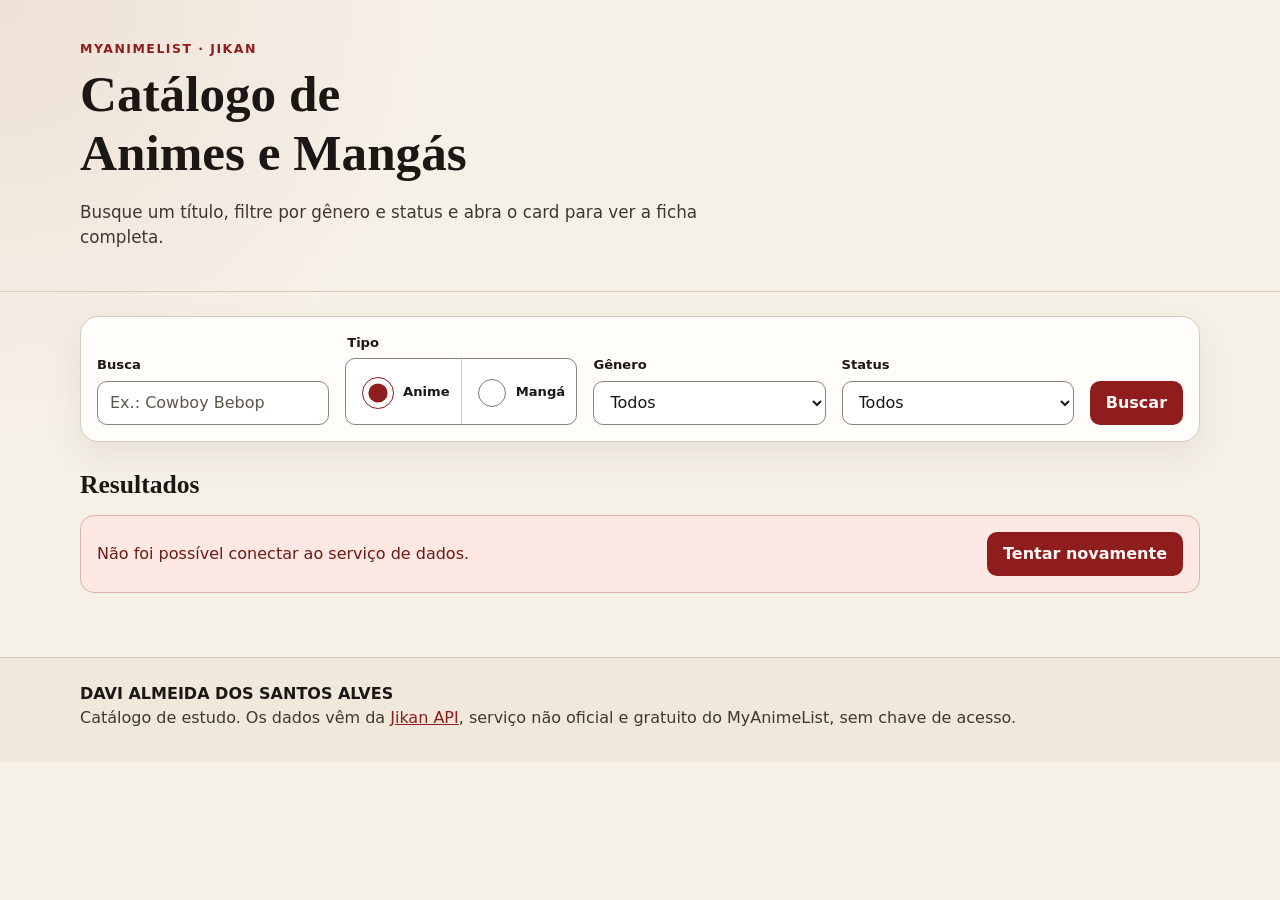
==== index.html @ 2fdc1f83 "Adiciona o catálogo de animes e mangás" ====
<!DOCTYPE html>
<html lang="pt-BR">
  <head>
    <meta charset="utf-8">
    <meta name="viewport" content="width=device-width, initial-scale=1">
    <title>Catálogo de Animes e Mangás</title>
    <meta name="description" content="Busca de animes e mangás com filtros de gênero e status, usando a Jikan API.">
    <link rel="icon" href="data:image/svg+xml,%3Csvg xmlns='http://www.w3.org/2000/svg' viewBox='0 0 32 32'%3E%3Crect width='32' height='32' rx='6' fill='%238f1d1d'/%3E%3Cpath d='M8 8h16v3H8zm0 6h10v3H8zm0 6h16v3H8z' fill='%23fff8f4'/%3E%3C/svg%3E">
    <link rel="stylesheet" href="css/styles.css">
  </head>
  <body>
    <a class="skip" href="#resultados">Ir para os resultados</a>

    <header class="site-header">
      <div class="wrap brand">
        <p class="eyebrow">MyAnimeList · Jikan</p>
        <h1>Catálogo de Animes e Mangás</h1>
        <p class="lede">Busque um título, filtre por gênero e status e abra o card para ver a ficha completa.</p>
      </div>
    </header>

    <main class="wrap">
      <search>
        <h2 class="visually-hidden">Filtros de busca</h2>
        <form id="search-form" class="filters">
          <div class="field field-search">
            <label for="q">Busca</label>
            <input id="q" name="q" type="search" maxlength="100" placeholder="Ex.: Cowboy Bebop" autocomplete="off" enterkeyhint="search">
          </div>

          <fieldset>
            <legend>Tipo</legend>
            <div class="segment">
              <label><input type="radio" name="type" value="anime" checked> Anime</label>
              <label><input type="radio" name="type" value="manga"> Mangá</label>
            </div>
          </fieldset>

          <div class="field">
            <label for="genre">Gênero</label>
            <select id="genre" name="genre">
              <option value="">Todos</option>
            </select>
          </div>

          <div class="field">
            <label for="status">Status</label>
            <select id="status" name="status"></select>
          </div>

          <button type="submit" class="submit">Buscar</button>
        </form>
      </search>

      <section id="resultados" class="results" aria-busy="false">
        <div class="results-bar">
          <h2>Resultados</h2>
          <p id="status-text" role="status">Carregando catálogo…</p>
        </div>

        <div id="error" class="error" role="alert" hidden>
          <p id="error-message"></p>
          <button type="button" id="retry">Tentar novamente</button>
        </div>

        <ul id="catalog" class="catalog"></ul>
      </section>
    </main>

    <footer class="site-footer">
      <div class="wrap">
        <p class="student">DAVI ALMEIDA DOS SANTOS ALVES</p>
        <p>Catálogo de estudo. Os dados vêm da <a href="https://jikan.moe/" target="_blank" rel="noopener noreferrer">Jikan API</a>, serviço não oficial e gratuito do MyAnimeList, sem chave de acesso.</p>
      </div>
    </footer>

    <dialog id="details" aria-labelledby="modal-title" aria-describedby="modal-synopsis" aria-modal="true">
      <div class="modal-panel">
        <img id="modal-cover" alt="" width="320" height="460">
        <div class="modal-body">
          <header class="modal-header">
            <div>
              <h2 id="modal-title"></h2>
              <p id="modal-subtitle" class="subtitle" hidden></p>
            </div>
            <button type="button" id="modal-close">Fechar</button>
          </header>
          <dl class="facts">
            <div>
              <dt>Nota</dt>
              <dd id="modal-score"></dd>
            </div>
            <div>
              <dt id="modal-count-label">Episódios</dt>
              <dd id="modal-count"></dd>
            </div>
            <div>
              <dt>Status</dt>
              <dd id="modal-status"></dd>
            </div>
            <div>
              <dt>Ano</dt>
              <dd id="modal-year"></dd>
            </div>
            <div class="fact-wide">
              <dt>Gêneros</dt>
              <dd id="modal-genres"></dd>
            </div>
          </dl>
          <h3>Sinopse</h3>
          <div id="modal-synopsis" class="synopsis-full"></div>
          <div class="modal-links">
            <a id="modal-trailer" href="" target="_blank" rel="noopener noreferrer" hidden>Assistir trailer</a>
            <a id="modal-mal" href="" target="_blank" rel="noopener noreferrer" hidden>Ver no MyAnimeList</a>
          </div>
        </div>
      </div>
    </dialog>

    <template id="card-template">
      <li>
        <article class="card">
          <img alt="" width="300" height="450">
          <div class="card-body">
            <h3><button type="button" class="card-open"></button></h3>
            <p class="score"></p>
            <p class="synopsis"></p>
            <p class="count"></p>
          </div>
        </article>
      </li>
    </template>

    <template id="skeleton-template">
      <li class="skeleton" aria-hidden="true">
        <div class="sk-cover"></div>
        <div class="sk-line"></div>
        <div class="sk-line short"></div>
        <div class="sk-line"></div>
      </li>
    </template>

    <noscript>
      <p class="noscript">Este catálogo precisa de JavaScript para consultar a API.</p>
    </noscript>

    <script type="module" src="js/main.js"></script>
  </body>
</html>
---- css/styles.css ----
:root {
  --bg: #f6f1e7;
  --bg-deep: #efe8db;
  --ink: #1b1714;
  --muted: #3e3832;
  --card: #fffdf9;
  --line: #d4cbbd;
  --accent: #8f1d1d;
  --accent-ink: #fff8f4;
  --score-bg: #fff1c9;
  --score-ink: #5c3b00;
  --danger-bg: #fde8e4;
  --danger-ink: #6d1a12;
  --focus: #0a3d91;
  --shadow: 0 14px 34px rgba(48, 32, 18, 0.08);
  --serif: "Iowan Old Style", Palatino, "Palatino Linotype", Georgia, serif;
  --sans: system-ui, "Segoe UI", Roboto, "Helvetica Neue", Arial, sans-serif;
}

*,
*::before,
*::after {
  box-sizing: border-box;
}

[hidden] {
  display: none !important;
}

html {
  scroll-behavior: smooth;
}

body {
  margin: 0;
  min-height: 100vh;
  background:
    radial-gradient(circle at top left, rgba(143, 29, 29, 0.08), transparent 28rem),
    var(--bg);
  color: var(--ink);
  font-family: var(--sans);
  font-size: 1rem;
  line-height: 1.5;
}

img {
  max-width: 100%;
  display: block;
}

button,
input,
select {
  font: inherit;
  color: inherit;
}

a {
  color: var(--accent);
}

a:hover {
  text-decoration-thickness: 2px;
}

.wrap {
  width: min(1120px, calc(100% - 2rem));
  margin-inline: auto;
}

.skip {
  position: absolute;
  left: 1rem;
  top: 0;
  transform: translateY(-120%);
  background: var(--ink);
  color: var(--accent-ink);
  padding: 0.6rem 0.9rem;
  z-index: 5;
}

.skip:focus {
  transform: none;
}

.site-header {
  padding: 2.5rem 0 1.5rem;
  border-bottom: 1px solid var(--line);
}

.eyebrow {
  margin: 0 0 0.4rem;
  color: var(--accent);
  font-size: 0.78rem;
  font-weight: 700;
  letter-spacing: 0.12em;
  text-transform: uppercase;
}

h1,
h2,
h3 {
  font-family: var(--serif);
  line-height: 1.15;
  font-weight: 700;
}

h1 {
  margin: 0;
  font-size: clamp(2rem, 4vw, 3.4rem);
  max-width: 16ch;
}

.lede {
  max-width: 42rem;
  color: var(--muted);
  font-size: 1.05rem;
}

.filters {
  display: flex;
  flex-wrap: wrap;
  gap: 0.9rem 1rem;
  align-items: end;
  margin: 1.5rem 0 0.5rem;
  padding: 1rem;
  background: var(--card);
  border: 1px solid var(--line);
  border-radius: 18px;
  box-shadow: var(--shadow);
}

.field,
fieldset {
  margin: 0;
  min-width: 0;
  border: 0;
  padding: 0;
}

.field-search {
  flex: 1 1 240px;
}

.field,
fieldset {
  flex: 1 1 160px;
}

label,
legend {
  display: block;
  margin-bottom: 0.35rem;
  font-size: 0.82rem;
  font-weight: 700;
}

input,
select,
.submit,
.segment label,
#error button,
#modal-close,
.modal-links a {
  min-height: 44px;
}

input,
select {
  width: 100%;
  padding: 0.55rem 0.75rem;
  border: 1px solid #8d8376;
  border-radius: 10px;
  background: #fff;
}

input::placeholder {
  color: #5c564c;
}

.segment {
  display: flex;
  border: 1px solid #8d8376;
  border-radius: 10px;
  overflow: hidden;
  background: #fff;
}

.segment label {
  display: flex;
  align-items: center;
  justify-content: center;
  gap: 0.4rem;
  flex: 1;
  margin: 0;
  padding: 0.55rem 0.7rem;
  cursor: pointer;
}

.segment label + label {
  border-left: 1px solid var(--line);
}

.segment input {
  accent-color: var(--accent);
}

.submit,
#error button,
.modal-links a {
  display: inline-flex;
  align-items: center;
  justify-content: center;
  border: 0;
  border-radius: 10px;
  padding: 0.55rem 1rem;
  background: var(--accent);
  color: var(--accent-ink);
  text-decoration: none;
  font-weight: 700;
  cursor: pointer;
}

.submit {
  flex: 0 0 auto;
}

.submit:hover,
#error button:hover,
.modal-links a:hover {
  background: #731616;
}

.results {
  padding: 1.25rem 0 3rem;
}

.results-bar {
  display: flex;
  flex-wrap: wrap;
  justify-content: space-between;
  gap: 0.5rem 1rem;
  align-items: baseline;
}

.results-bar h2 {
  margin: 0;
  font-size: 1.6rem;
}

#status-text {
  margin: 0;
  color: var(--muted);
}

.error {
  display: flex;
  flex-wrap: wrap;
  gap: 0.8rem 1rem;
  align-items: center;
  justify-content: space-between;
  margin: 1rem 0;
  padding: 1rem;
  border: 1px solid #e2b2aa;
  border-radius: 14px;
  background: var(--danger-bg);
  color: var(--danger-ink);
}

.error p {
  margin: 0;
  max-width: 46rem;
}

.catalog {
  display: grid;
  grid-template-columns: repeat(auto-fill, minmax(210px, 1fr));
  gap: 1rem;
  margin: 1rem 0 0;
  padding: 0;
  list-style: none;
}

.card,
.skeleton {
  height: 100%;
  background: var(--card);
  border: 1px solid var(--line);
  border-radius: 16px;
  overflow: hidden;
  box-shadow: var(--shadow);
}

.card {
  position: relative;
  display: flex;
  flex-direction: column;
}

.card img,
.sk-cover,
.modal-panel img {
  background: #e7dfd2;
}

.card img {
  width: 100%;
  aspect-ratio: 2 / 3;
  object-fit: cover;
}

.card img.is-missing,
.modal-panel img.is-missing {
  object-fit: none;
}

.card-body {
  display: flex;
  flex-direction: column;
  gap: 0.45rem;
  padding: 0.85rem 0.9rem 1rem;
}

.card h3,
#modal-title {
  overflow-wrap: anywhere;
}

.card h3 {
  margin: 0;
  font-size: 1.15rem;
}

.card-open {
  padding: 0;
  border: 0;
  background: transparent;
  text-align: left;
  font: inherit;
  font-weight: 700;
  cursor: pointer;
}

.card-open::after {
  content: "";
  position: absolute;
  inset: 0;
}

.card:has(.card-open:focus-visible) {
  outline: 3px solid var(--focus);
  outline-offset: 3px;
}

.card-open:focus-visible {
  outline: none;
}

.score,
.count {
  margin: 0;
}

.score {
  align-self: flex-start;
  padding: 0.15rem 0.5rem;
  border-radius: 999px;
  background: var(--score-bg);
  color: var(--score-ink);
  font-size: 0.85rem;
  font-weight: 700;
}

.synopsis {
  display: -webkit-box;
  margin: 0;
  overflow: hidden;
  -webkit-box-orient: vertical;
  -webkit-line-clamp: 3;
  color: var(--muted);
  font-size: 0.92rem;
}

.count {
  color: var(--ink);
  font-size: 0.9rem;
}

.skeleton {
  padding: 0 0 1rem;
}

.sk-cover,
.sk-line {
  background: linear-gradient(90deg, #e6ddd0 25%, #f7f1e6 37%, #e6ddd0 63%);
  background-size: 400% 100%;
  animation: shine 1.2s ease infinite;
}

.sk-cover {
  aspect-ratio: 2 / 3;
}

.sk-line {
  height: 0.8rem;
  margin: 0.8rem 0.9rem 0;
  border-radius: 999px;
}

.sk-line.short {
  width: 45%;
}

@keyframes shine {
  from { background-position: 100% 0; }
  to { background-position: 0 0; }
}

.site-footer {
  padding: 1.5rem 0 2rem;
  background: var(--bg-deep);
  color: var(--muted);
  border-top: 1px solid var(--line);
}

.student {
  margin: 0 0 0.25rem;
  color: var(--ink);
  font-weight: 700;
}

.site-footer p {
  margin: 0;
}

dialog:modal {
  display: flex;
  align-items: center;
  justify-content: center;
  width: 100%;
  height: 100%;
  max-width: 100%;
  max-height: 100%;
  inset: 0;
  margin: 0;
  padding: 1rem;
  border: 0;
  background: transparent;
  overflow: hidden;
}

dialog::backdrop {
  background: rgba(20, 16, 12, 0.72);
}

.modal-panel {
  display: grid;
  grid-template-columns: minmax(180px, 280px) 1fr;
  gap: 1.25rem;
  width: min(880px, 100%);
  max-height: calc(100vh - 2rem);
  overflow: auto;
  padding: 1rem;
  border-radius: 18px;
  background: var(--card);
  box-shadow: var(--shadow);
}

.modal-panel img {
  width: 100%;
  border-radius: 12px;
  object-fit: cover;
  aspect-ratio: 2 / 3;
}

.modal-header {
  display: flex;
  justify-content: space-between;
  gap: 1rem;
  align-items: flex-start;
}

.modal-header h2 {
  margin: 0;
  font-size: clamp(1.5rem, 3vw, 2.1rem);
}

.subtitle {
  margin: 0.3rem 0 0;
  color: var(--muted);
}

#modal-close {
  border: 1px solid #8d8376;
  border-radius: 10px;
  background: #fff;
  padding: 0.4rem 0.8rem;
  cursor: pointer;
}

.facts {
  display: grid;
  grid-template-columns: 1fr 1fr;
  gap: 0.7rem 1rem;
  margin: 1rem 0;
}

.facts div {
  margin: 0;
}

.facts dt {
  font-size: 0.75rem;
  font-weight: 700;
  letter-spacing: 0.04em;
  text-transform: uppercase;
  color: var(--muted);
}

.facts dd {
  margin: 0.15rem 0 0;
}

.fact-wide {
  grid-column: 1 / -1;
}

.modal-body h3 {
  margin: 0 0 0.4rem;
  font-size: 1.2rem;
}

.synopsis-full p {
  margin: 0 0 0.75rem;
}

.modal-links {
  display: flex;
  flex-wrap: wrap;
  gap: 0.6rem;
  margin-top: 0.5rem;
}

.noscript {
  margin: 1rem;
  padding: 1rem;
  background: var(--danger-bg);
  color: var(--danger-ink);
}

.visually-hidden {
  position: absolute;
  width: 1px;
  height: 1px;
  padding: 0;
  margin: -1px;
  overflow: hidden;
  clip: rect(0, 0, 0, 0);
  white-space: nowrap;
  border: 0;
}

:focus-visible {
  outline: 3px solid var(--focus);
  outline-offset: 2px;
}

@media (max-width: 720px) {
  .site-header {
    padding-top: 1.6rem;
  }

  .filters {
    align-items: stretch;
  }

  .submit,
  .field,
  fieldset,
  .field-search {
    flex-basis: 100%;
  }

  .modal-panel {
    grid-template-columns: 1fr;
    max-height: calc(100vh - 2rem);
  }

  .modal-panel img {
    max-height: 240px;
    aspect-ratio: auto;
    object-fit: contain;
  }

  .facts {
    grid-template-columns: 1fr;
  }
}

@media (prefers-reduced-motion: reduce) {
  html {
    scroll-behavior: auto;
  }

  .sk-cover,
  .sk-line {
    animation: none;
  }
}
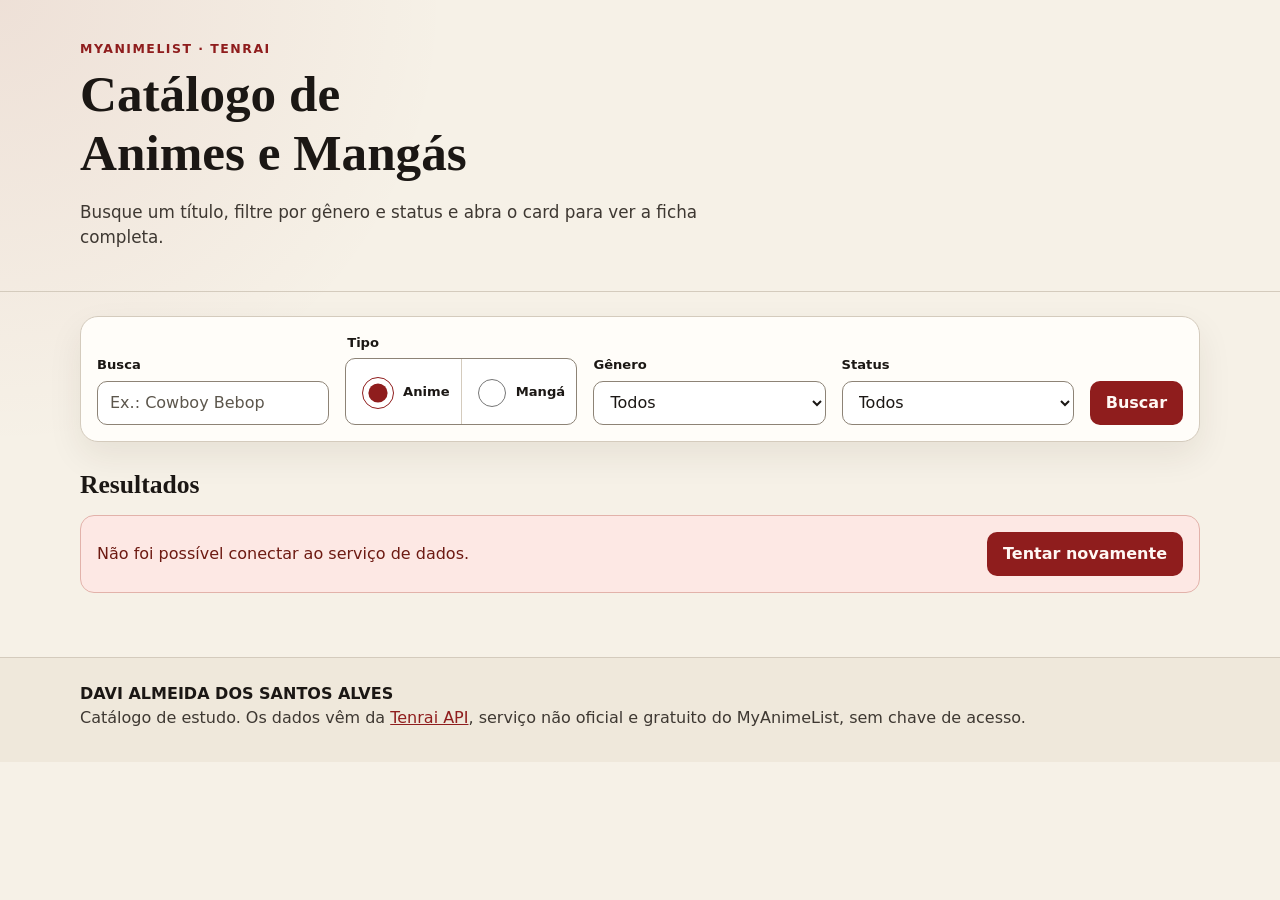
==== commit 10de976c: "Troca a fonte de dados do catálogo" ====
--- a/index.html
+++ b/index.html
@@ -4,7 +4,7 @@
     <meta charset="utf-8">
     <meta name="viewport" content="width=device-width, initial-scale=1">
     <title>Catálogo de Animes e Mangás</title>
-    <meta name="description" content="Busca de animes e mangás com filtros de gênero e status, usando a Jikan API.">
+    <meta name="description" content="Busca de animes e mangás com filtros de gênero e status, usando a Tenrai API.">
     <link rel="icon" href="data:image/svg+xml,%3Csvg xmlns='http://www.w3.org/2000/svg' viewBox='0 0 32 32'%3E%3Crect width='32' height='32' rx='6' fill='%238f1d1d'/%3E%3Cpath d='M8 8h16v3H8zm0 6h10v3H8zm0 6h16v3H8z' fill='%23fff8f4'/%3E%3C/svg%3E">
     <link rel="stylesheet" href="css/styles.css">
   </head>
@@ -13,7 +13,7 @@
 
     <header class="site-header">
       <div class="wrap brand">
-        <p class="eyebrow">MyAnimeList · Jikan</p>
+        <p class="eyebrow">MyAnimeList · Tenrai</p>
         <h1>Catálogo de Animes e Mangás</h1>
         <p class="lede">Busque um título, filtre por gênero e status e abra o card para ver a ficha completa.</p>
       </div>
@@ -70,7 +70,7 @@
     <footer class="site-footer">
       <div class="wrap">
         <p class="student">DAVI ALMEIDA DOS SANTOS ALVES</p>
-        <p>Catálogo de estudo. Os dados vêm da <a href="https://jikan.moe/" target="_blank" rel="noopener noreferrer">Jikan API</a>, serviço não oficial e gratuito do MyAnimeList, sem chave de acesso.</p>
+        <p>Catálogo de estudo. Os dados vêm da <a href="https://api.tenrai.org/documentation" target="_blank" rel="noopener noreferrer">Tenrai API</a>, serviço não oficial e gratuito do MyAnimeList, sem chave de acesso.</p>
       </div>
     </footer>
 
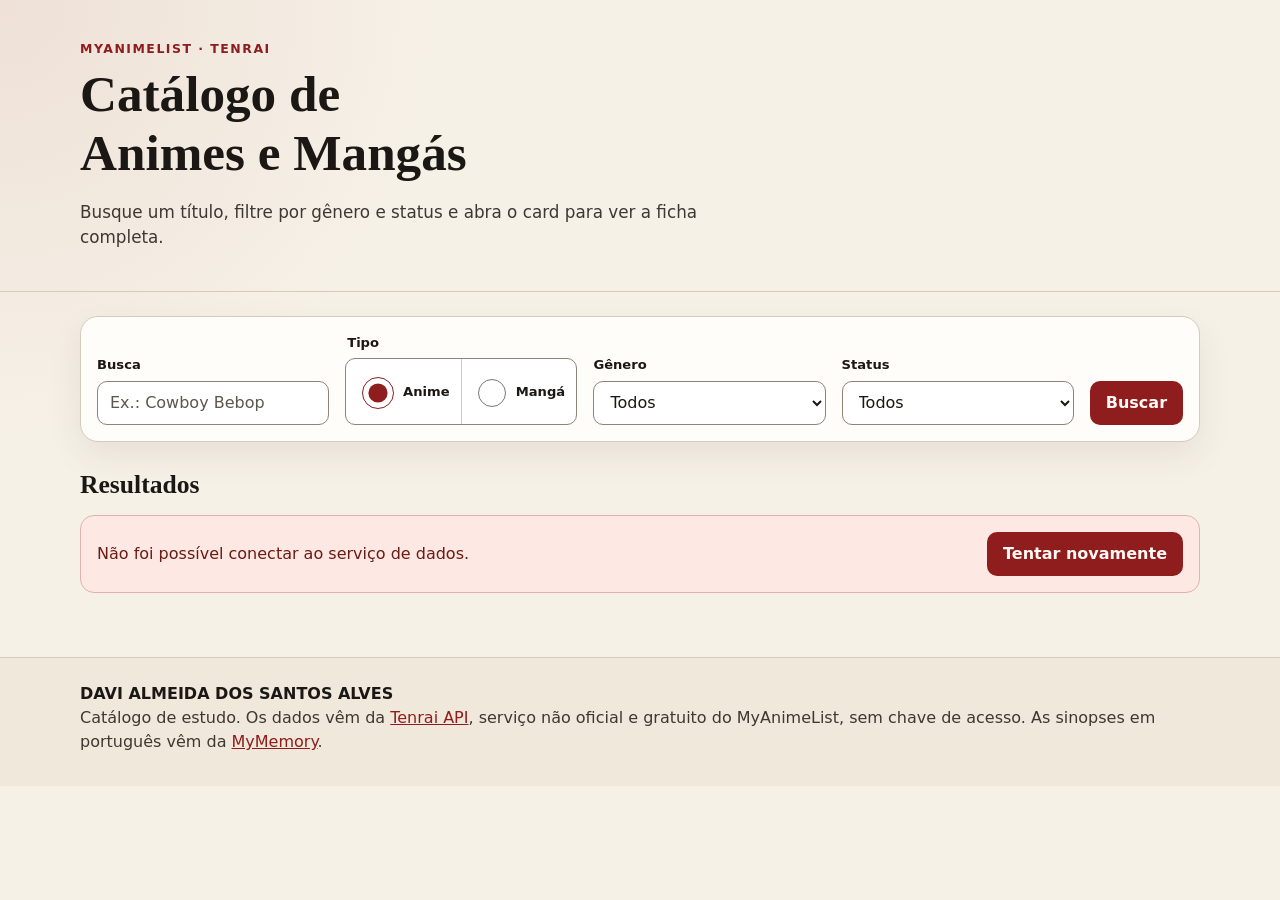
==== commit 351aaf06: "Troca a fonte de dados do catálogo" ====
--- a/index.html
+++ b/index.html
@@ -70,7 +70,7 @@
     <footer class="site-footer">
       <div class="wrap">
         <p class="student">DAVI ALMEIDA DOS SANTOS ALVES</p>
-        <p>Catálogo de estudo. Os dados vêm da <a href="https://api.tenrai.org/documentation" target="_blank" rel="noopener noreferrer">Tenrai API</a>, serviço não oficial e gratuito do MyAnimeList, sem chave de acesso.</p>
+        <p>Catálogo de estudo. Os dados vêm da <a href="https://api.tenrai.org/documentation" target="_blank" rel="noopener noreferrer">Tenrai API</a>, serviço não oficial e gratuito do MyAnimeList, sem chave de acesso. As sinopses em português vêm da <a href="https://mymemory.translated.net/doc/spec.php" target="_blank" rel="noopener noreferrer">MyMemory</a>.</p>
       </div>
     </footer>
 
@@ -109,6 +109,7 @@
           </dl>
           <h3>Sinopse</h3>
           <div id="modal-synopsis" class="synopsis-full"></div>
+          <p id="modal-origin" class="origin-note" hidden>Sinopse original</p>
           <div class="modal-links">
             <a id="modal-trailer" href="" target="_blank" rel="noopener noreferrer" hidden>Assistir trailer</a>
             <a id="modal-mal" href="" target="_blank" rel="noopener noreferrer" hidden>Ver no MyAnimeList</a>
@@ -125,6 +126,7 @@
             <h3><button type="button" class="card-open"></button></h3>
             <p class="score"></p>
             <p class="synopsis"></p>
+            <p class="origin-note" hidden>Sinopse original</p>
             <p class="count"></p>
           </div>
         </article>
--- a/css/styles.css
+++ b/css/styles.css
@@ -381,6 +381,12 @@
   font-size: 0.92rem;
 }
 
+.origin-note {
+  margin: 0;
+  color: var(--muted);
+  font-size: 0.75rem;
+}
+
 .count {
   color: var(--ink);
   font-size: 0.9rem;
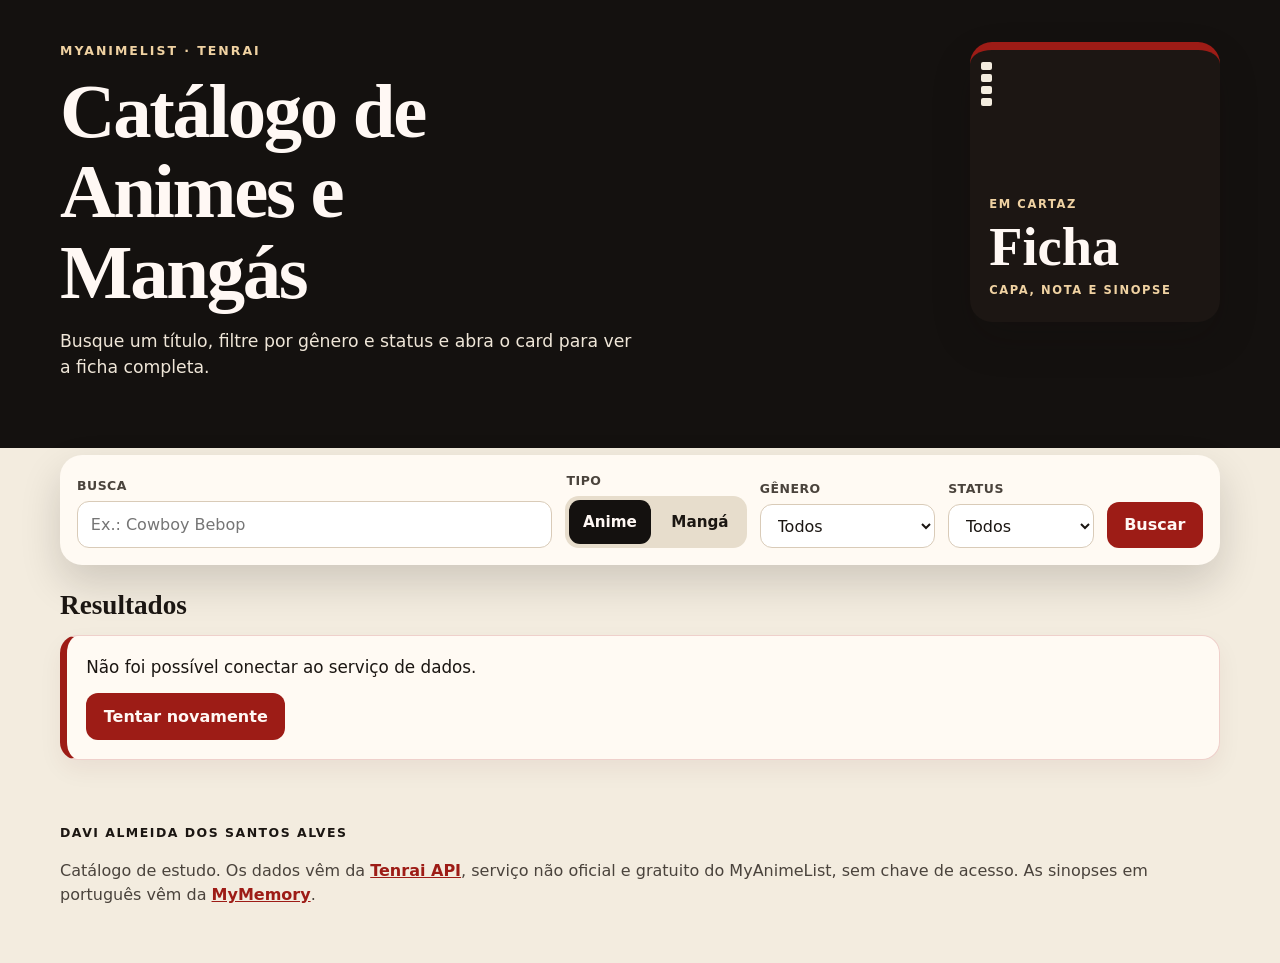
==== commit e47aef24: "Redesenha o visual do catálogo" ====
--- a/index.html
+++ b/index.html
@@ -12,10 +12,21 @@
     <a class="skip" href="#resultados">Ir para os resultados</a>
 
     <header class="site-header">
-      <div class="wrap brand">
-        <p class="eyebrow">MyAnimeList · Tenrai</p>
-        <h1>Catálogo de Animes e Mangás</h1>
-        <p class="lede">Busque um título, filtre por gênero e status e abra o card para ver a ficha completa.</p>
+      <div class="wrap hero">
+        <div class="hero-copy">
+          <p class="eyebrow">MyAnimeList · Tenrai</p>
+          <h1>Catálogo de Animes e Mangás</h1>
+          <p class="lede">Busque um título, filtre por gênero e status e abra o card para ver a ficha completa.</p>
+        </div>
+        <div class="hero-frame" aria-hidden="true">
+          <span class="sprocket"></span>
+          <span class="sprocket"></span>
+          <span class="sprocket"></span>
+          <span class="sprocket"></span>
+          <p class="frame-kicker">em cartaz</p>
+          <p class="frame-title">Ficha</p>
+          <p class="frame-sub">capa, nota e sinopse</p>
+        </div>
       </div>
     </header>
 
--- a/css/styles.css
+++ b/css/styles.css
@@ -1,20 +1,21 @@
 :root {
-  --bg: #f6f1e7;
-  --bg-deep: #efe8db;
-  --ink: #1b1714;
-  --muted: #3e3832;
-  --card: #fffdf9;
-  --line: #d4cbbd;
-  --accent: #8f1d1d;
+  --night: #14110f;
+  --night-2: #221c18;
+  --paper: #f3ecdf;
+  --paper-2: #e7ddcc;
+  --card: #fffaf3;
+  --ink: #1b1612;
+  --muted: #4a433c;
+  --line: #d9cbb8;
+  --accent: #9d1c16;
   --accent-ink: #fff8f4;
-  --score-bg: #fff1c9;
-  --score-ink: #5c3b00;
-  --danger-bg: #fde8e4;
-  --danger-ink: #6d1a12;
+  --gold: #6d470c;
+  --gold-bg: #ffe7b0;
   --focus: #0a3d91;
-  --shadow: 0 14px 34px rgba(48, 32, 18, 0.08);
-  --serif: "Iowan Old Style", Palatino, "Palatino Linotype", Georgia, serif;
-  --sans: system-ui, "Segoe UI", Roboto, "Helvetica Neue", Arial, sans-serif;
+  --serif: "Iowan Old Style", Palatino, "Palatino Linotype", "Liberation Serif", Georgia, serif;
+  --sans: "Segoe UI", system-ui, "Liberation Sans", Roboto, "Helvetica Neue", Arial, sans-serif;
+  --shadow: 0 18px 40px rgba(20, 14, 10, 0.16);
+  --radius: 18px;
 }
 
 *,
@@ -35,8 +36,7 @@
   margin: 0;
   min-height: 100vh;
   background:
-    radial-gradient(circle at top left, rgba(143, 29, 29, 0.08), transparent 28rem),
-    var(--bg);
+    linear-gradient(180deg, var(--night) 0 28rem, var(--paper) 28rem);
   color: var(--ink);
   font-family: var(--sans);
   font-size: 1rem;
@@ -56,27 +56,25 @@
 }
 
 a {
-  color: var(--accent);
-}
-
-a:hover {
-  text-decoration-thickness: 2px;
+  color: inherit;
 }
 
 .wrap {
-  width: min(1120px, calc(100% - 2rem));
+  width: min(1160px, calc(100% - 2rem));
   margin-inline: auto;
 }
 
 .skip {
   position: absolute;
   left: 1rem;
-  top: 0;
-  transform: translateY(-120%);
-  background: var(--ink);
-  color: var(--accent-ink);
-  padding: 0.6rem 0.9rem;
-  z-index: 5;
+  top: 0.6rem;
+  transform: translateY(-160%);
+  background: var(--accent-ink);
+  color: var(--night);
+  padding: 0.65rem 0.9rem;
+  border-radius: 999px;
+  z-index: 8;
+  text-decoration: none;
 }
 
 .skip:focus {
@@ -84,49 +82,120 @@
 }
 
 .site-header {
-  padding: 2.5rem 0 1.5rem;
-  border-bottom: 1px solid var(--line);
+  color: var(--accent-ink);
+  padding: 2.6rem 0 7.2rem;
+}
+
+.hero {
+  display: grid;
+  grid-template-columns: minmax(0, 1.4fr) minmax(220px, 0.7fr);
+  gap: 2rem;
+  align-items: start;
 }
 
 .eyebrow {
-  margin: 0 0 0.4rem;
-  color: var(--accent);
+  margin: 0 0 0.7rem;
+  color: #f0d2a2;
   font-size: 0.78rem;
   font-weight: 700;
-  letter-spacing: 0.12em;
+  letter-spacing: 0.16em;
   text-transform: uppercase;
 }
 
 h1,
 h2,
-h3 {
+h3,
+.frame-title {
   font-family: var(--serif);
-  line-height: 1.15;
+  line-height: 1.05;
   font-weight: 700;
 }
 
 h1 {
   margin: 0;
-  font-size: clamp(2rem, 4vw, 3.4rem);
-  max-width: 16ch;
+  font-size: clamp(2.6rem, 6vw, 5rem);
+  max-width: 12ch;
+  letter-spacing: -0.03em;
 }
 
 .lede {
-  max-width: 42rem;
-  color: var(--muted);
-  font-size: 1.05rem;
+  max-width: 36rem;
+  margin: 1rem 0 0;
+  color: #efe6d8;
+  font-size: 1.08rem;
+}
+
+.hero-frame {
+  justify-self: end;
+  width: min(100%, 250px);
+  min-height: 280px;
+  padding: 1.3rem 1.2rem 1.4rem;
+  display: flex;
+  flex-direction: column;
+  justify-content: flex-end;
+  gap: 0.2rem;
+  background: #1c1613;
+  border-top: 8px solid var(--accent);
+  border-radius: 22px;
+  box-shadow: var(--shadow);
+  position: relative;
+}
+
+.sprocket {
+  position: absolute;
+  left: 0.7rem;
+  width: 0.7rem;
+  height: 0.45rem;
+  border-radius: 2px;
+  background: #f3ecdf;
+}
+
+.sprocket:nth-child(1) { top: 0.8rem; }
+.sprocket:nth-child(2) { top: 1.55rem; }
+.sprocket:nth-child(3) { top: 2.3rem; }
+.sprocket:nth-child(4) { top: 3.05rem; }
+
+.frame-kicker,
+.frame-sub {
+  margin: 0;
+  letter-spacing: 0.14em;
+  text-transform: uppercase;
+  font-size: 0.72rem;
+  font-weight: 700;
+}
+
+.frame-kicker {
+  color: #f0d2a2;
+}
+
+.frame-title {
+  margin: 0.15rem 0;
+  font-size: 3.4rem;
+  color: var(--accent-ink);
+}
+
+.frame-sub {
+  color: #f0d2a2;
+}
+
+main.wrap {
+  margin-top: -2.6rem;
+}
+
+.search-sheet,
+search {
+  display: block;
 }
 
 .filters {
-  display: flex;
-  flex-wrap: wrap;
-  gap: 0.9rem 1rem;
+  display: grid;
+  grid-template-columns: minmax(16rem, 1.6fr) auto auto auto auto;
+  gap: 0.8rem;
   align-items: end;
-  margin: 1.5rem 0 0.5rem;
   padding: 1rem;
   background: var(--card);
-  border: 1px solid var(--line);
-  border-radius: 18px;
+  border: 1px solid rgba(255, 250, 243, 0.4);
+  border-radius: 22px;
   box-shadow: var(--shadow);
 }
 
@@ -136,116 +205,106 @@
   min-width: 0;
   border: 0;
   padding: 0;
-}
-
-.field-search {
-  flex: 1 1 240px;
-}
-
-.field,
-fieldset {
-  flex: 1 1 160px;
 }
 
 label,
 legend {
   display: block;
   margin-bottom: 0.35rem;
-  font-size: 0.82rem;
-  font-weight: 700;
+  color: var(--muted);
+  font-size: 0.78rem;
+  font-weight: 700;
+  letter-spacing: 0.04em;
+  text-transform: uppercase;
 }
 
 input,
 select,
 .submit,
-.segment label,
-#error button,
+#retry,
 #modal-close,
 .modal-links a {
   min-height: 44px;
 }
 
-input,
+input[type="search"],
 select {
   width: 100%;
-  padding: 0.55rem 0.75rem;
-  border: 1px solid #8d8376;
-  border-radius: 10px;
+  padding: 0.65rem 0.8rem;
+  border: 1px solid var(--line);
+  border-radius: 12px;
   background: #fff;
-}
-
-input::placeholder {
-  color: #5c564c;
 }
 
 .segment {
   display: flex;
-  border: 1px solid #8d8376;
-  border-radius: 10px;
-  overflow: hidden;
-  background: #fff;
+  gap: 0.35rem;
+  padding: 0.25rem;
+  background: var(--paper-2);
+  border-radius: 14px;
 }
 
 .segment label {
-  display: flex;
-  align-items: center;
-  justify-content: center;
-  gap: 0.4rem;
-  flex: 1;
-  margin: 0;
-  padding: 0.55rem 0.7rem;
-  cursor: pointer;
-}
-
-.segment label + label {
-  border-left: 1px solid var(--line);
+  margin: 0;
+  text-transform: none;
+  letter-spacing: 0;
+  font-size: 0.95rem;
+  color: var(--ink);
+}
+
+.segment label:has(input:checked) {
+  background: var(--night);
+  color: var(--accent-ink);
 }
 
 .segment input {
-  accent-color: var(--accent);
-}
-
-.submit,
-#error button,
-.modal-links a {
+  position: absolute;
+  opacity: 0;
+  pointer-events: none;
+}
+
+.segment label {
+  position: relative;
   display: inline-flex;
   align-items: center;
   justify-content: center;
+  min-height: 44px;
+  padding: 0 0.9rem;
+  border-radius: 11px;
+  cursor: pointer;
+}
+
+.submit,
+#retry {
   border: 0;
-  border-radius: 10px;
-  padding: 0.55rem 1rem;
+  border-radius: 12px;
+  padding: 0.7rem 1.1rem;
   background: var(--accent);
   color: var(--accent-ink);
-  text-decoration: none;
   font-weight: 700;
   cursor: pointer;
 }
 
-.submit {
-  flex: 0 0 auto;
-}
-
 .submit:hover,
-#error button:hover,
-.modal-links a:hover {
-  background: #731616;
+#retry:hover {
+  background: #7e1511;
 }
 
 .results {
-  padding: 1.25rem 0 3rem;
+  padding: 1.6rem 0 3rem;
 }
 
 .results-bar {
   display: flex;
-  flex-wrap: wrap;
   justify-content: space-between;
-  gap: 0.5rem 1rem;
   align-items: baseline;
+  gap: 1rem;
+  margin-bottom: 1rem;
 }
 
 .results-bar h2 {
   margin: 0;
-  font-size: 1.6rem;
+  font-size: 1.7rem;
 }
 
 #status-text {
@@ -254,121 +313,96 @@
 }
 
 .error {
-  display: flex;
-  flex-wrap: wrap;
-  gap: 0.8rem 1rem;
-  align-items: center;
-  justify-content: space-between;
-  margin: 1rem 0;
-  padding: 1rem;
-  border: 1px solid #e2b2aa;
-  border-radius: 14px;
-  background: var(--danger-bg);
-  color: var(--danger-ink);
-}
-
-.error p {
+  display: grid;
+  gap: 0.85rem;
+  justify-items: start;
+  margin-bottom: 1rem;
+  padding: 1.15rem 1.2rem 1.2rem;
+  background: var(--card);
+  border: 1px solid #efd0cb;
+  border-left: 7px solid var(--accent);
+  border-radius: 18px;
+  box-shadow: 0 10px 24px rgba(80, 24, 16, 0.06);
+}
+
+#error-message {
   margin: 0;
   max-width: 46rem;
+  font-size: 1.05rem;
 }
 
 .catalog {
   display: grid;
-  grid-template-columns: repeat(auto-fill, minmax(210px, 1fr));
-  gap: 1rem;
-  margin: 1rem 0 0;
+  grid-template-columns: repeat(auto-fill, minmax(220px, 1fr));
+  gap: 1.15rem;
+  margin: 0;
   padding: 0;
   list-style: none;
-}
-
-.card,
-.skeleton {
-  height: 100%;
-  background: var(--card);
-  border: 1px solid var(--line);
-  border-radius: 16px;
-  overflow: hidden;
-  box-shadow: var(--shadow);
 }
 
 .card {
   position: relative;
   display: flex;
   flex-direction: column;
-}
-
-.card img,
-.sk-cover,
-.modal-panel img {
-  background: #e7dfd2;
+  height: 100%;
+  background: var(--card);
+  border-radius: var(--radius);
+  overflow: hidden;
+  box-shadow: 0 10px 24px rgba(28, 18, 12, 0.08);
 }
 
 .card img {
   width: 100%;
-  aspect-ratio: 2 / 3;
+  aspect-ratio: 3 / 4;
   object-fit: cover;
+  background:
+    linear-gradient(145deg, #2a211c, #9d1c16 140%);
 }
 
 .card img.is-missing,
-.modal-panel img.is-missing {
+#modal-cover.is-missing {
   object-fit: none;
+  background:
+    repeating-linear-gradient(135deg, #2a211c 0 12px, #3a2c24 12px 24px);
 }
 
 .card-body {
   display: flex;
   flex-direction: column;
-  gap: 0.45rem;
-  padding: 0.85rem 0.9rem 1rem;
-}
-
-.card h3,
-#modal-title {
-  overflow-wrap: anywhere;
+  gap: 0.4rem;
+  padding: 0.85rem 0.95rem 1rem;
 }
 
 .card h3 {
   margin: 0;
-  font-size: 1.15rem;
+  font-size: 1.12rem;
 }
 
 .card-open {
+  width: 100%;
   padding: 0;
   border: 0;
   background: transparent;
   text-align: left;
   font: inherit;
+  font-family: var(--serif);
   font-weight: 700;
   cursor: pointer;
-}
-
-.card-open::after {
-  content: "";
+  overflow-wrap: anywhere;
+}
+
+.score {
   position: absolute;
-  inset: 0;
-}
-
-.card:has(.card-open:focus-visible) {
-  outline: 3px solid var(--focus);
-  outline-offset: 3px;
-}
-
-.card-open:focus-visible {
-  outline: none;
-}
-
-.score,
-.count {
-  margin: 0;
-}
-
-.score {
-  align-self: flex-start;
-  padding: 0.15rem 0.5rem;
+  top: 0.75rem;
+  left: 0.75rem;
+  margin: 0;
+  padding: 0.28rem 0.55rem;
   border-radius: 999px;
-  background: var(--score-bg);
-  color: var(--score-ink);
-  font-size: 0.85rem;
-  font-weight: 700;
+  background: var(--gold-bg);
+  color: #3e2906;
+  font-size: 0.78rem;
+  font-weight: 800;
+  box-shadow: 0 6px 16px rgba(0, 0, 0, 0.18);
 }
 
 .synopsis {
@@ -383,33 +417,48 @@
 
 .origin-note {
   margin: 0;
-  color: var(--muted);
+  color: var(--gold);
   font-size: 0.75rem;
+  font-weight: 700;
+  letter-spacing: 0.04em;
+  text-transform: uppercase;
 }
 
 .count {
+  margin: auto 0 0;
   color: var(--ink);
   font-size: 0.9rem;
 }
 
+.card:has(.card-open:focus-visible) {
+  outline: 3px solid var(--focus);
+  outline-offset: 3px;
+}
+
 .skeleton {
+  display: flex;
+  flex-direction: column;
+  gap: 0.7rem;
+  min-height: 24rem;
   padding: 0 0 1rem;
+  background: var(--card);
+  border-radius: var(--radius);
+  overflow: hidden;
 }
 
 .sk-cover,
 .sk-line {
-  background: linear-gradient(90deg, #e6ddd0 25%, #f7f1e6 37%, #e6ddd0 63%);
+  background: linear-gradient(90deg, #e6dccb 25%, #f7f1e6 37%, #e6dccb 63%);
   background-size: 400% 100%;
-  animation: shine 1.2s ease infinite;
 }
 
 .sk-cover {
-  aspect-ratio: 2 / 3;
+  height: 16rem;
 }
 
 .sk-line {
   height: 0.8rem;
-  margin: 0.8rem 0.9rem 0;
+  margin: 0 0.95rem;
   border-radius: 999px;
 }
 
@@ -417,78 +466,52 @@
   width: 45%;
 }
 
-@keyframes shine {
-  from { background-position: 100% 0; }
-  to { background-position: 0 0; }
-}
-
-.site-footer {
-  padding: 1.5rem 0 2rem;
-  background: var(--bg-deep);
-  color: var(--muted);
-  border-top: 1px solid var(--line);
-}
-
-.student {
-  margin: 0 0 0.25rem;
+dialog {
+  width: min(920px, calc(100% - 1.5rem));
+  max-height: min(90vh, 860px);
+  padding: 0;
+  border: 0;
+  border-radius: 24px;
+  background: var(--card);
   color: var(--ink);
-  font-weight: 700;
-}
-
-.site-footer p {
-  margin: 0;
-}
-
-dialog:modal {
-  display: flex;
-  align-items: center;
-  justify-content: center;
+  box-shadow: var(--shadow);
+}
+
+dialog::backdrop {
+  background: rgba(16, 12, 10, 0.72);
+}
+
+.modal-panel {
+  display: grid;
+  grid-template-columns: minmax(200px, 280px) minmax(0, 1fr);
+  min-height: 100%;
+}
+
+#modal-cover {
   width: 100%;
   height: 100%;
-  max-width: 100%;
-  max-height: 100%;
-  inset: 0;
-  margin: 0;
-  padding: 1rem;
-  border: 0;
-  background: transparent;
-  overflow: hidden;
-}
-
-dialog::backdrop {
-  background: rgba(20, 16, 12, 0.72);
-}
-
-.modal-panel {
-  display: grid;
-  grid-template-columns: minmax(180px, 280px) 1fr;
-  gap: 1.25rem;
-  width: min(880px, 100%);
-  max-height: calc(100vh - 2rem);
+  min-height: 320px;
+  object-fit: cover;
+  background: #2a211c;
+}
+
+.modal-body {
+  padding: 1.2rem 1.3rem 1.4rem;
   overflow: auto;
-  padding: 1rem;
-  border-radius: 18px;
-  background: var(--card);
-  box-shadow: var(--shadow);
-}
-
-.modal-panel img {
-  width: 100%;
-  border-radius: 12px;
-  object-fit: cover;
-  aspect-ratio: 2 / 3;
+  max-height: min(90vh, 860px);
 }
 
 .modal-header {
   display: flex;
   justify-content: space-between;
+  align-items: flex-start;
   gap: 1rem;
-  align-items: flex-start;
-}
-
-.modal-header h2 {
-  margin: 0;
-  font-size: clamp(1.5rem, 3vw, 2.1rem);
+}
+
+#modal-title {
+  margin: 0;
+  font-size: clamp(1.7rem, 3vw, 2.5rem);
+  overflow-wrap: anywhere;
 }
 
 .subtitle {
@@ -497,61 +520,87 @@
 }
 
 #modal-close {
-  border: 1px solid #8d8376;
-  border-radius: 10px;
+  flex: none;
+  border: 1px solid var(--line);
+  border-radius: 999px;
+  padding: 0.55rem 0.9rem;
   background: #fff;
-  padding: 0.4rem 0.8rem;
   cursor: pointer;
 }
 
 .facts {
   display: grid;
-  grid-template-columns: 1fr 1fr;
-  gap: 0.7rem 1rem;
+  grid-template-columns: repeat(4, minmax(0, 1fr));
+  gap: 0.6rem;
   margin: 1rem 0;
 }
 
 .facts div {
-  margin: 0;
+  padding: 0.65rem 0.7rem;
+  background: var(--paper);
+  border-radius: 12px;
+}
+
+.facts .fact-wide {
+  grid-column: 1 / -1;
 }
 
 .facts dt {
-  font-size: 0.75rem;
-  font-weight: 700;
-  letter-spacing: 0.04em;
+  color: var(--muted);
+  font-size: 0.72rem;
+  font-weight: 700;
+  letter-spacing: 0.06em;
   text-transform: uppercase;
-  color: var(--muted);
 }
 
 .facts dd {
   margin: 0.15rem 0 0;
-}
-
-.fact-wide {
-  grid-column: 1 / -1;
+  font-weight: 700;
 }
 
 .modal-body h3 {
-  margin: 0 0 0.4rem;
-  font-size: 1.2rem;
+  margin: 0.4rem 0 0.4rem;
+  font-size: 1.15rem;
 }
 
 .synopsis-full p {
-  margin: 0 0 0.75rem;
+  margin: 0 0 0.7rem;
 }
 
 .modal-links {
   display: flex;
   flex-wrap: wrap;
   gap: 0.6rem;
-  margin-top: 0.5rem;
-}
-
-.noscript {
-  margin: 1rem;
-  padding: 1rem;
-  background: var(--danger-bg);
-  color: var(--danger-ink);
+  margin-top: 0.4rem;
+}
+
+.modal-links a {
+  display: inline-flex;
+  align-items: center;
+  padding: 0.55rem 0.9rem;
+  border-radius: 999px;
+  background: var(--night);
+  color: var(--accent-ink);
+  text-decoration: none;
+  font-weight: 700;
+}
+
+.site-footer {
+  padding: 0 0 2.5rem;
+  color: var(--muted);
+}
+
+.student {
+  margin: 0 0 0.25rem;
+  color: var(--ink);
+  font-size: 0.78rem;
+  font-weight: 800;
+  letter-spacing: 0.12em;
+}
+
+.site-footer a {
+  color: var(--accent);
+  font-weight: 700;
 }
 
 .visually-hidden {
@@ -566,40 +615,124 @@
   border: 0;
 }
 
+.noscript {
+  margin: 1rem;
+  padding: 1rem;
+  background: #fff;
+}
+
 :focus-visible {
   outline: 3px solid var(--focus);
-  outline-offset: 2px;
+  outline-offset: 3px;
+}
+
+@media (prefers-reduced-motion: no-preference) {
+  .card,
+  .card img,
+  .submit,
+  #retry,
+  #modal-close {
+    transition: transform 0.22s ease, box-shadow 0.22s ease, background 0.22s ease;
+  }
+
+  .card:hover {
+    transform: translateY(-6px);
+    box-shadow: 0 22px 40px rgba(28, 18, 12, 0.16);
+  }
+
+  .card:hover img {
+    transform: scale(1.045);
+  }
+
+  .catalog > li {
+    animation: rise 0.45s ease both;
+  }
+
+  .catalog > li:nth-child(2) { animation-delay: 0.04s; }
+  .catalog > li:nth-child(3) { animation-delay: 0.08s; }
+  .catalog > li:nth-child(4) { animation-delay: 0.12s; }
+  .catalog > li:nth-child(5) { animation-delay: 0.16s; }
+  .catalog > li:nth-child(6) { animation-delay: 0.2s; }
+
+  .sk-cover,
+  .sk-line {
+    animation: shine 1.2s ease infinite;
+  }
+
+  @keyframes rise {
+    from { opacity: 0; transform: translateY(10px); }
+    to { opacity: 1; transform: none; }
+  }
+
+  @keyframes shine {
+    from { background-position: 100% 0; }
+    to { background-position: 0 0; }
+  }
+}
+
+@media (max-width: 980px) {
+  .filters {
+    grid-template-columns: 1fr 1fr;
+  }
+
+  .field-search,
+  .submit {
+    grid-column: 1 / -1;
+  }
 }
 
 @media (max-width: 720px) {
+  body {
+    background: linear-gradient(180deg, var(--night) 0 19rem, var(--paper) 19rem);
+  }
+
   .site-header {
-    padding-top: 1.6rem;
+    padding: 1.4rem 0 4.2rem;
+  }
+
+  .hero {
+    grid-template-columns: 1fr;
+    gap: 1.2rem;
+  }
+
+  .hero-frame {
+    justify-self: start;
+    width: min(100%, 220px);
+    min-height: 180px;
+  }
+
+  .frame-title {
+    font-size: 2.6rem;
+  }
+
+  h1 {
+    font-size: 2.5rem;
   }
 
   .filters {
-    align-items: stretch;
-  }
-
-  .submit,
-  .field,
-  fieldset,
-  .field-search {
-    flex-basis: 100%;
+    grid-template-columns: 1fr;
+  }
+
+  .catalog {
+    grid-template-columns: 1fr;
   }
 
   .modal-panel {
     grid-template-columns: 1fr;
-    max-height: calc(100vh - 2rem);
-  }
-
-  .modal-panel img {
-    max-height: 240px;
-    aspect-ratio: auto;
-    object-fit: contain;
+  }
+
+  #modal-cover {
+    height: 240px;
+    min-height: 0;
   }
 
   .facts {
-    grid-template-columns: 1fr;
+    grid-template-columns: 1fr 1fr;
+  }
+
+  .results-bar {
+    align-items: flex-start;
+    flex-direction: column;
   }
 }
 
@@ -608,8 +741,23 @@
     scroll-behavior: auto;
   }
 
+  .card,
+  .card img,
+  .submit,
+  #retry,
+  #modal-close,
+  .catalog > li,
   .sk-cover,
   .sk-line {
     animation: none;
-  }
-}
+    transition: none;
+  }
+
+  .card:hover {
+    transform: none;
+  }
+
+  .card:hover img {
+    transform: none;
+  }
+}
